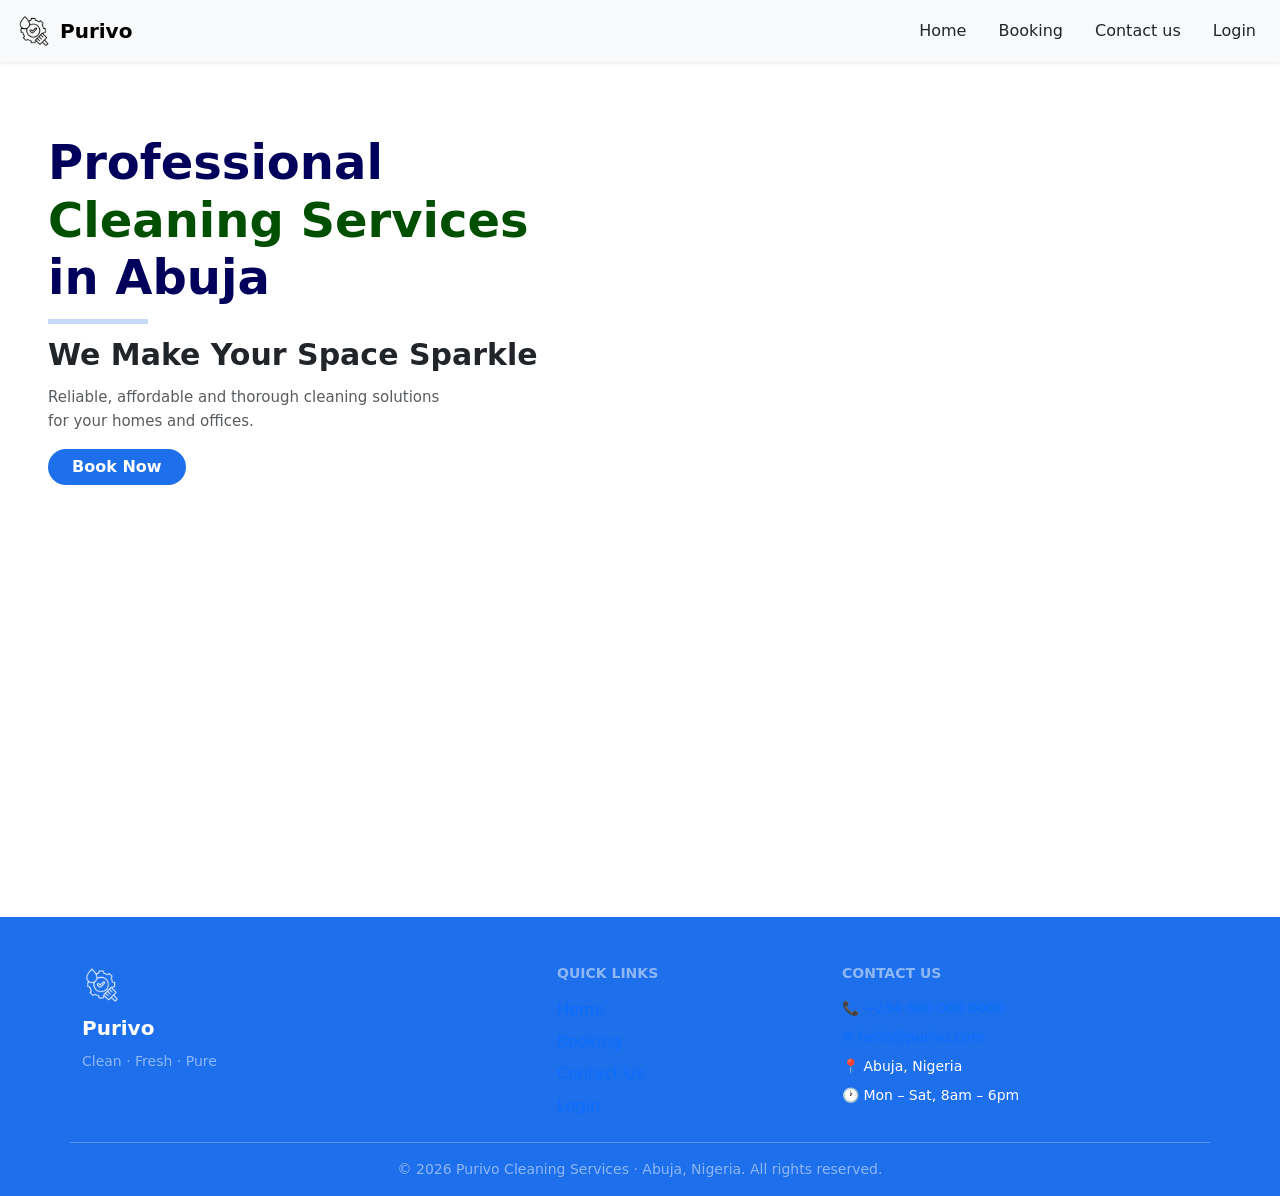
==== index.html @ a21fa57e "updated file" ====
<!DOCTYPE html>
<html lang="en">

<head>
    <meta charset="UTF-8">
    <meta name="viewport" content="width=device-width, initial-scale=1.0">
    <link rel="shortcut icon" href="./asset/img/8232913-200.png" type="image/x-icon">
    <link href="https://cdn.jsdelivr.net/npm/bootstrap@5.3.3/dist/css/bootstrap.min.css" rel="stylesheet">
    <link rel="stylesheet" href="./asset/css/style.css">
    <title>Purivo</title>
</head>

<body>

    <!-- NAVBAR -->
    <nav class="navbar navbar-expand-lg bg-light shadow-sm px-3">
        <a class="navbar-brand d-flex align-items-center gap-2 fw-bold" href="index.html">
            <img src="./asset/img/8232913-200.png" alt="Purivo Logo" width="36" height="36" style="object-fit:contain;">
            Purivo
        </a>

        <button class="navbar-toggler border-0" type="button" data-bs-toggle="collapse" data-bs-target="#navLinks"
            aria-controls="navLinks" aria-expanded="false" aria-label="Toggle navigation">
            <span class="navbar-toggler-icon"></span>
        </button>

        <div class="collapse navbar-collapse justify-content-end" id="navLinks">
            <ul class="navbar-nav gap-lg-3 fw-medium">
                <li class="nav-item"><a class="nav-link text-dark" href="index.html">Home</a></li>
                <li class="nav-item"><a class="nav-link text-dark" href="booking.html">Booking</a></li>
                <li class="nav-item"><a class="nav-link text-dark" href="Contact.html">Contact us</a></li>
                <li class="nav-item"><a class="nav-link text-dark" href="login.html">Login</a></li>
            </ul>
        </div>
    </nav>

    <!-- HERO -->
    <main class="hero d-flex align-items-start">
        <div class="hero-content ps-4 ps-md-5 pt-5 mt-4">
            <h2 class="fw-bold" style="color: rgb(1,1,91); font-size: clamp(26px, 5vw, 48px); line-height:1.2;">
                Professional <br>
                <span style="color: rgb(1,79,1);">Cleaning Services</span><br>
                in Abuja
            </h2>
            <hr style="width:100px; height:5px; background:#1d6feb; border:none; margin: 12px 0 8px;">
            <p class="fw-semibold mb-2" style="font-size: clamp(18px, 3vw, 30px);">We Make Your Space Sparkle</p>
            <p class="text-muted mb-3" style="font-size:15px; line-height:1.6;">
                Reliable, affordable and thorough cleaning solutions <br>for your homes and offices.
            </p>
            <a href="booking.html">
                <button class="btn btn-primary rounded-pill px-4 fw-semibold" style="background:#1d6feb; border:none;">
                    Book Now
                </button>
            </a>
        </div>
    </main>

    <!-- FOOTER -->
    <footer class="footer-bg text-white pt-5 pb-0">
        <div class="container">
            <div class="row g-4 pb-4 border-bottom border-white border-opacity-25">

                <div class="col-12 col-md-5">
                    <div class="d-flex flex-column gap-2">
                        <img src="./asset/img/8232913-200.png" alt="Purivo Logo" width="40"
                            style="filter: brightness(0) invert(1); object-fit:contain;">
                        <span class="fw-bold fs-5">Purivo</span>
                        <p class="small text-white-50 mb-0">Clean · Fresh · Pure</p>
                    </div>
                </div>

                <div class="col-6 col-md-3">
                    <h6 class="text-uppercase text-white-50 fw-bold small mb-3">Quick Links</h6>
                    <div class="d-flex flex-column gap-2">
                        <a href="index.html" class="text-white-75 text-decoration-none footer-link">Home</a>
                        <a href="booking.html" class="text-white-75 text-decoration-none footer-link">Booking</a>
                        <a href="contact.html" class="text-white-75 text-decoration-none footer-link">Contact Us</a>
                        <a href="login.html" class="text-white-75 text-decoration-none footer-link">Login</a>
                    </div>
                </div>

                <div class="col-6 col-md-4">
                    <h6 class="text-uppercase text-white-50 fw-bold small mb-3">Contact Us</h6>
                    <div class="d-flex flex-column gap-2 small">
                        <a href="tel:+2348000000000" class="text-white-75 text-decoration-none footer-link">📞 +234 800
                            000 0000</a>
                        <a href="mailto:hello@purivo.com" class="text-white-75 text-decoration-none footer-link">✉️
                            hello@purivo.com</a>
                        <p class="text-white-75 mb-0">📍 Abuja, Nigeria</p>
                        <p class="text-white-75 mb-0">🕐 Mon – Sat, 8am – 6pm</p>
                    </div>
                </div>

            </div>
            <p class="text-center text-white-50 py-3 small mb-0">
                © 2026 Purivo Cleaning Services · Abuja, Nigeria. All rights reserved.
            </p>
        </div>
    </footer>

    <script src="https://cdn.jsdelivr.net/npm/bootstrap@5.3.3/dist/js/bootstrap.bundle.min.js"></script>
</body>

</html>
---- asset/css/style.css ----
/* Hero section */
main.hero {
    background-image: url(./asset/img/clean.jpg);
    background-repeat: no-repeat;
    background-size: cover;
    background-position: center top;
    min-height: 95vh;
}

/* Footer background color */
.footer-bg {
    background-color: #1d6feb;
}

/* Footer link hover */
.footer-link:hover {
    color: white !important;
    text-decoration: underline !important;
}

/* Nav link hover */
.nav-link:hover {
    color: orangered !important;
}

/* Book Now button hover */
.btn-primary:hover {
    background-color: darkgreen !important;
}
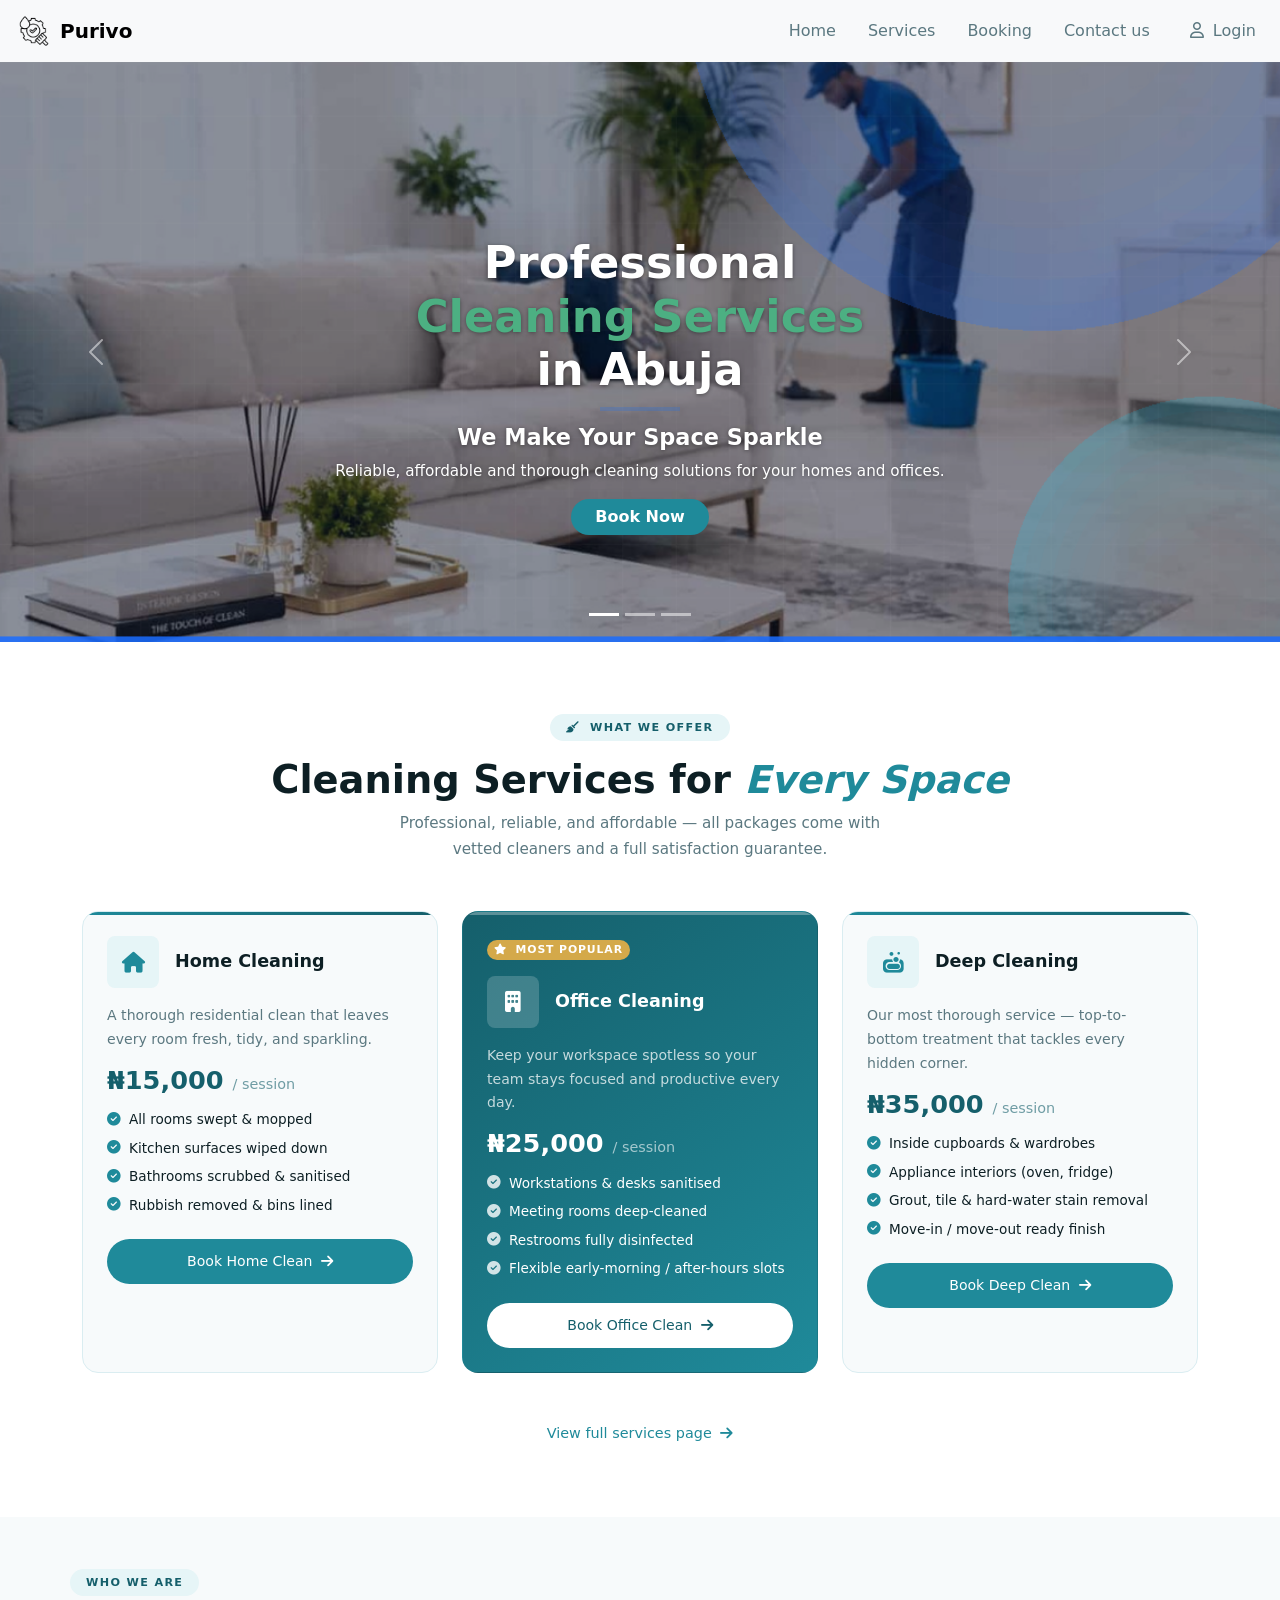
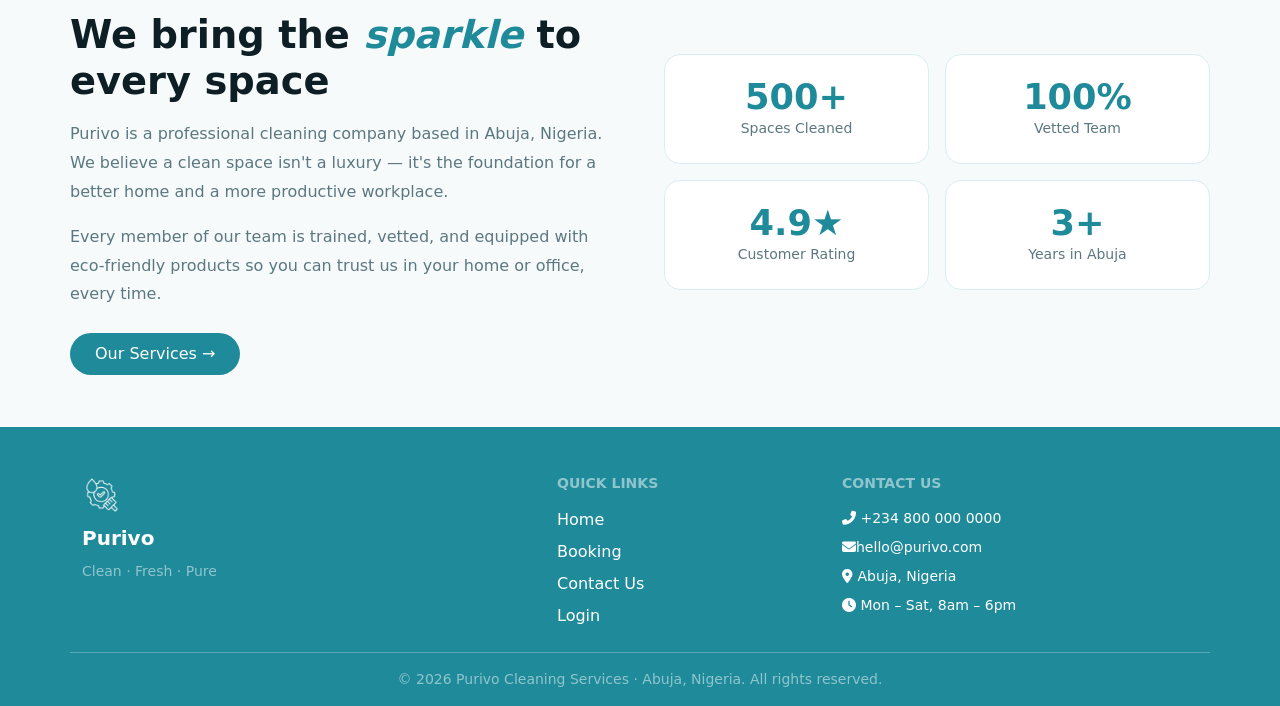
==== commit 1703caa7: "upload" ====
--- a/index.html
+++ b/index.html
@@ -6,6 +6,7 @@
     <meta name="viewport" content="width=device-width, initial-scale=1.0">
     <link rel="shortcut icon" href="./asset/img/8232913-200.png" type="image/x-icon">
     <link href="https://cdn.jsdelivr.net/npm/bootstrap@5.3.3/dist/css/bootstrap.min.css" rel="stylesheet">
+    <link rel="stylesheet" href="https://cdnjs.cloudflare.com/ajax/libs/font-awesome/6.5.2/css/all.min.css" />
     <link rel="stylesheet" href="./asset/css/style.css">
     <title>Purivo</title>
 </head>
@@ -26,34 +27,334 @@
 
         <div class="collapse navbar-collapse justify-content-end" id="navLinks">
             <ul class="navbar-nav gap-lg-3 fw-medium">
-                <li class="nav-item"><a class="nav-link text-dark" href="index.html">Home</a></li>
+                <li class="nav-item"><a class="nav-link text-dark" href="index.html"  class=" Nav-link active">Home</a></li>
+                <li class="nav-item"><a class="nav-link text-dark" href="service.html"  >Services</a></li>
                 <li class="nav-item"><a class="nav-link text-dark" href="booking.html">Booking</a></li>
                 <li class="nav-item"><a class="nav-link text-dark" href="Contact.html">Contact us</a></li>
-                <li class="nav-item"><a class="nav-link text-dark" href="login.html">Login</a></li>
+                <li class="nav-item ms-md-2">
+        <a href="login.html" class="nav-link nav-login">
+          <i class="fa-regular fa-user me-1"></i> Login
+        </a>
+      </li>
             </ul>
         </div>
     </nav>
 
     <!-- HERO -->
-    <main class="hero d-flex align-items-start">
-        <div class="hero-content ps-4 ps-md-5 pt-5 mt-4">
-            <h2 class="fw-bold" style="color: rgb(1,1,91); font-size: clamp(26px, 5vw, 48px); line-height:1.2;">
-                Professional <br>
-                <span style="color: rgb(1,79,1);">Cleaning Services</span><br>
-                in Abuja
-            </h2>
-            <hr style="width:100px; height:5px; background:#1d6feb; border:none; margin: 12px 0 8px;">
-            <p class="fw-semibold mb-2" style="font-size: clamp(18px, 3vw, 30px);">We Make Your Space Sparkle</p>
-            <p class="text-muted mb-3" style="font-size:15px; line-height:1.6;">
-                Reliable, affordable and thorough cleaning solutions <br>for your homes and offices.
-            </p>
-            <a href="booking.html">
-                <button class="btn btn-primary rounded-pill px-4 fw-semibold" style="background:#1d6feb; border:none;">
-                    Book Now
-                </button>
-            </a>
-        </div>
-    </main>
+  
+    <main class="hero">
+  <div id="carouselExampleIndicators" class="carousel slide">
+
+    <div class="carousel-indicators">
+      <button type="button" data-bs-target="#carouselExampleIndicators" data-bs-slide-to="0" class="active" aria-current="true" aria-label="Slide 1"></button>
+      <button type="button" data-bs-target="#carouselExampleIndicators" data-bs-slide-to="1" aria-label="Slide 2"></button>
+      <button type="button" data-bs-target="#carouselExampleIndicators" data-bs-slide-to="2" aria-label="Slide 3"></button>
+    </div>
+
+    <div class="carousel-inner">
+
+      <!-- Slide 1 -->
+      <div class="carousel-item active">
+        <img src="./asset/img/purivo_slide_1_photo.png" class="d-block w-100" style="object-fit:cover; height:clamp(280px, 60vw, 580px);" alt="Purivo cleaning services">
+        <div class="carousel-caption d-block" style="bottom: 15%; text-shadow: 0 1px 4px rgba(0,0,0,0.4);">
+          <h2 class="fw-bold" style="font-size: clamp(1.2rem, 4vw, 2.8rem); line-height:1.2;">
+            Professional<br>
+            <span style="color:#4caf82;">Cleaning Services</span><br>
+            in Abuja
+          </h2>
+          <hr style="width:80px; height:4px; background:#1d6feb; border:none; margin: 10px auto;">
+          <p class="fw-semibold mb-1" style="font-size: clamp(0.9rem, 2.5vw, 1.4rem);">We Make Your Space Sparkle</p>
+          <p class="mb-3 d-none d-sm-block" style="font-size: clamp(0.8rem, 1.5vw, 0.95rem); line-height:1.6;">
+            Reliable, affordable and thorough cleaning solutions for your homes and offices.
+          </p>
+          <a href="booking.html">
+            <button class="btn btn-primary rounded-pill px-4 fw-semibold" style="background:#1f8a9a; border:none; font-size: clamp(0.8rem, 1.5vw, 1rem);">
+              Book Now
+            </button>
+          </a>
+        </div>
+      </div>
+
+      <!-- Slide 2 -->
+      <div class="carousel-item">
+        <img src="./asset/img/purivo_slide_3_photo.png" class="d-block w-100" style="object-fit:cover; height:clamp(280px, 60vw, 580px);" alt="Purivo home cleaning">
+        <div class="carousel-caption d-block" style="bottom: 15%; text-shadow: 0 1px 4px rgba(0,0,0,0.4);">
+          <h2 class="fw-bold" style="font-size: clamp(1.2rem, 4vw, 2.8rem);">Your Home, Spotless</h2>
+          <a href="booking.html">
+            <button class="btn btn-primary rounded-pill px-4 fw-semibold mt-2" style="background:#1d6feb; border:none;">Book Now</button>
+          </a>
+        </div>
+      </div>
+
+      <!-- Slide 3 -->
+      <div class="carousel-item">
+        <img src="./asset/img/purivo_slide_4_photo.png" class="d-block w-100" style="object-fit:cover; height:clamp(280px, 60vw, 580px);" alt="Purivo office cleaning">
+        <div class="carousel-caption d-block" style="bottom: 15%; text-shadow: 0 1px 4px rgba(0,0,0,0.4);">
+          <h2 class="fw-bold" style="font-size: clamp(1.2rem, 4vw, 2.8rem);">Clean Of</h2>
+          <a href="booking.html">
+            <button class="btn btn-primary rounded-pill px-4 fw-semibold mt-2" style="background:#1d6feb; border:none;">Book Now</button>
+          </a>
+        </div>
+      </div>
+
+    </div>
+
+    <button class="carousel-control-prev" type="button" data-bs-target="#carouselExampleIndicators" data-bs-slide="prev">
+      <span class="carousel-control-prev-icon" aria-hidden="true"></span>
+      <span class="visually-hidden">Previous</span>
+    </button>
+    <button class="carousel-control-next" type="button" data-bs-target="#carouselExampleIndicators" data-bs-slide="next">
+      <span class="carousel-control-next-icon" aria-hidden="true"></span>
+      <span class="visually-hidden">Next</span>
+    </button>
+
+  </div>
+</main>
+<!-- SERVICES SECTION -->
+<section class="py-5 bg-white">
+  <div class="container py-4">
+
+    <!-- Section Header -->
+    <div class="text-center mb-5">
+      <span class="badge rounded-pill px-3 py-2 mb-3 d-inline-block"
+        style="background:#e6f5f7; color:#155f6b; font-size:.7rem; letter-spacing:.12em;">
+        <i class="fa-solid fa-broom me-1"></i> WHAT WE OFFER
+      </span>
+      <h2 class="fw-bold" style="font-size:clamp(1.8rem,3vw,2.5rem); color:#0d1f24; line-height:1.2;">
+        Cleaning Services for <em style="color:#1f8a9a; font-style:italic;">Every Space</em>
+      </h2>
+      <p class="mx-auto mt-2" style="color:#5b7880; max-width:500px; font-size:.95rem; line-height:1.7;">
+        Professional, reliable, and affordable — all packages come with vetted cleaners and a full satisfaction guarantee.
+      </p>
+    </div>
+
+    <!-- Cards -->
+    <div class="row g-4 justify-content-center">
+
+      <!-- Home Cleaning -->
+      <div class="col-12 col-md-6 col-lg-4">
+        <div class="h-100 p-4 rounded-4 position-relative overflow-hidden"
+          style="background:#f7fafb; border:1.5px solid #daedf1; transition:transform .3s, box-shadow .3s;"
+          onmouseover="this.style.transform='translateY(-6px)'; this.style.boxShadow='0 16px 40px rgba(31,138,154,.13)'; this.style.borderColor='#a8dce4';"
+          onmouseout="this.style.transform=''; this.style.boxShadow=''; this.style.borderColor='#daedf1';">
+
+          <!-- top accent bar -->
+          <div style="position:absolute; top:0; left:0; right:0; height:3px;
+            background:linear-gradient(90deg,#1f8a9a,#155f6b); border-radius:16px 16px 0 0;"></div>
+
+          <div class="d-flex align-items-center gap-3 mb-3">
+            <div class="rounded-3 d-flex align-items-center justify-content-center flex-shrink-0"
+              style="width:52px;height:52px;background:#e6f5f7;color:#1f8a9a;font-size:1.3rem;">
+              <i class="fa-solid fa-house"></i>
+            </div>
+            <h5 class="fw-bold mb-0" style="color:#0d1f24; font-size:1.1rem;">Home Cleaning</h5>
+          </div>
+
+          <p style="color:#5b7880; font-size:.88rem; line-height:1.7;" class="mb-3">
+            A thorough residential clean that leaves every room fresh, tidy, and sparkling.
+          </p>
+
+          <div class="fw-bold mb-3" style="font-size:1.6rem; color:#155f6b; line-height:1;">
+            ₦15,000 <span style="font-size:.9rem; font-weight:400; opacity:.6;">/ session</span>
+          </div>
+
+          <ul class="list-unstyled mb-4">
+            <li class="d-flex align-items-center gap-2 mb-2" style="font-size:.85rem; color:#0d1f24;">
+              <i class="fa-solid fa-circle-check" style="color:#1f8a9a; flex-shrink:0;"></i> All rooms swept &amp; mopped
+            </li>
+            <li class="d-flex align-items-center gap-2 mb-2" style="font-size:.85rem; color:#0d1f24;">
+              <i class="fa-solid fa-circle-check" style="color:#1f8a9a; flex-shrink:0;"></i> Kitchen surfaces wiped down
+            </li>
+            <li class="d-flex align-items-center gap-2 mb-2" style="font-size:.85rem; color:#0d1f24;">
+              <i class="fa-solid fa-circle-check" style="color:#1f8a9a; flex-shrink:0;"></i> Bathrooms scrubbed &amp; sanitised
+            </li>
+            <li class="d-flex align-items-center gap-2" style="font-size:.85rem; color:#0d1f24;">
+              <i class="fa-solid fa-circle-check" style="color:#1f8a9a; flex-shrink:0;"></i> Rubbish removed &amp; bins lined
+            </li>
+          </ul>
+
+          <a href="booking.html" class="btn w-100 rounded-pill text-white fw-500"
+            style="background:#1f8a9a; font-size:.88rem; padding:.7rem;">
+            Book Home Clean <i class="fa-solid fa-arrow-right ms-1"></i>
+          </a>
+        </div>
+      </div>
+
+      <!-- Office Cleaning (featured) -->
+      <div class="col-12 col-md-6 col-lg-4">
+        <div class="h-100 p-4 rounded-4 position-relative overflow-hidden"
+          style="background:linear-gradient(145deg,#155f6b 0%,#1f8a9a 100%); border:1.5px solid transparent; transition:transform .3s, box-shadow .3s;"
+          onmouseover="this.style.transform='translateY(-6px)'; this.style.boxShadow='0 16px 40px rgba(31,138,154,.25)';"
+          onmouseout="this.style.transform=''; this.style.boxShadow='';">
+
+          <div style="position:absolute; top:0; left:0; right:0; height:3px;
+            background:rgba(255,255,255,.3); border-radius:16px 16px 0 0;"></div>
+
+          <!-- Popular badge -->
+          <span class="badge rounded-pill mb-3 d-inline-block"
+            style="background:#d4a94a; color:#fff; font-size:.68rem; letter-spacing:.08em;">
+            <i class="fa-solid fa-star me-1"></i> MOST POPULAR
+          </span>
+
+          <div class="d-flex align-items-center gap-3 mb-3">
+            <div class="rounded-3 d-flex align-items-center justify-content-center flex-shrink-0"
+              style="width:52px;height:52px;background:rgba(255,255,255,.18);color:#fff;font-size:1.3rem;">
+              <i class="fa-solid fa-building"></i>
+            </div>
+            <h5 class="fw-bold mb-0" style="color:#fff; font-size:1.1rem;">Office Cleaning</h5>
+          </div>
+
+          <p style="color:rgba(255,255,255,.75); font-size:.88rem; line-height:1.7;" class="mb-3">
+            Keep your workspace spotless so your team stays focused and productive every day.
+          </p>
+
+          <div class="fw-bold mb-3" style="font-size:1.6rem; color:#fff; line-height:1;">
+            ₦25,000 <span style="font-size:.9rem; font-weight:400; opacity:.6;">/ session</span>
+          </div>
+
+          <ul class="list-unstyled mb-4">
+            <li class="d-flex align-items-center gap-2 mb-2" style="font-size:.85rem; color:#fff;">
+              <i class="fa-solid fa-circle-check" style="color:rgba(255,255,255,.8); flex-shrink:0;"></i> Workstations &amp; desks sanitised
+            </li>
+            <li class="d-flex align-items-center gap-2 mb-2" style="font-size:.85rem; color:#fff;">
+              <i class="fa-solid fa-circle-check" style="color:rgba(255,255,255,.8); flex-shrink:0;"></i> Meeting rooms deep-cleaned
+            </li>
+            <li class="d-flex align-items-center gap-2 mb-2" style="font-size:.85rem; color:#fff;">
+              <i class="fa-solid fa-circle-check" style="color:rgba(255,255,255,.8); flex-shrink:0;"></i> Restrooms fully disinfected
+            </li>
+            <li class="d-flex align-items-center gap-2" style="font-size:.85rem; color:#fff;">
+              <i class="fa-solid fa-circle-check" style="color:rgba(255,255,255,.8); flex-shrink:0;"></i> Flexible early-morning / after-hours slots
+            </li>
+          </ul>
+
+          <a href="booking.html" class="btn w-100 rounded-pill fw-500"
+            style="background:#fff; color:#155f6b; font-size:.88rem; padding:.7rem;">
+            Book Office Clean <i class="fa-solid fa-arrow-right ms-1"></i>
+          </a>
+        </div>
+      </div>
+
+      <!-- Deep Cleaning -->
+      <div class="col-12 col-md-6 col-lg-4">
+        <div class="h-100 p-4 rounded-4 position-relative overflow-hidden"
+          style="background:#f7fafb; border:1.5px solid #daedf1; transition:transform .3s, box-shadow .3s;"
+          onmouseover="this.style.transform='translateY(-6px)'; this.style.boxShadow='0 16px 40px rgba(31,138,154,.13)'; this.style.borderColor='#a8dce4';"
+          onmouseout="this.style.transform=''; this.style.boxShadow=''; this.style.borderColor='#daedf1';">
+
+          <div style="position:absolute; top:0; left:0; right:0; height:3px;
+            background:linear-gradient(90deg,#1f8a9a,#155f6b); border-radius:16px 16px 0 0;"></div>
+
+          <div class="d-flex align-items-center gap-3 mb-3">
+            <div class="rounded-3 d-flex align-items-center justify-content-center flex-shrink-0"
+              style="width:52px;height:52px;background:#e6f5f7;color:#1f8a9a;font-size:1.3rem;">
+              <i class="fa-solid fa-soap"></i>
+            </div>
+            <h5 class="fw-bold mb-0" style="color:#0d1f24; font-size:1.1rem;">Deep Cleaning</h5>
+          </div>
+
+          <p style="color:#5b7880; font-size:.88rem; line-height:1.7;" class="mb-3">
+            Our most thorough service — top-to-bottom treatment that tackles every hidden corner.
+          </p>
+
+          <div class="fw-bold mb-3" style="font-size:1.6rem; color:#155f6b; line-height:1;">
+            ₦35,000 <span style="font-size:.9rem; font-weight:400; opacity:.6;">/ session</span>
+          </div>
+
+          <ul class="list-unstyled mb-4">
+            <li class="d-flex align-items-center gap-2 mb-2" style="font-size:.85rem; color:#0d1f24;">
+              <i class="fa-solid fa-circle-check" style="color:#1f8a9a; flex-shrink:0;"></i> Inside cupboards &amp; wardrobes
+            </li>
+            <li class="d-flex align-items-center gap-2 mb-2" style="font-size:.85rem; color:#0d1f24;">
+              <i class="fa-solid fa-circle-check" style="color:#1f8a9a; flex-shrink:0;"></i> Appliance interiors (oven, fridge)
+            </li>
+            <li class="d-flex align-items-center gap-2 mb-2" style="font-size:.85rem; color:#0d1f24;">
+              <i class="fa-solid fa-circle-check" style="color:#1f8a9a; flex-shrink:0;"></i> Grout, tile &amp; hard-water stain removal
+            </li>
+            <li class="d-flex align-items-center gap-2" style="font-size:.85rem; color:#0d1f24;">
+              <i class="fa-solid fa-circle-check" style="color:#1f8a9a; flex-shrink:0;"></i> Move-in / move-out ready finish
+            </li>
+          </ul>
+
+          <a href="booking.html" class="btn w-100 rounded-pill text-white fw-500"
+            style="background:#1f8a9a; font-size:.88rem; padding:.7rem;">
+            Book Deep Clean <i class="fa-solid fa-arrow-right ms-1"></i>
+          </a>
+        </div>
+      </div>
+
+    </div>
+
+    <!-- View all link -->
+    <div class="text-center mt-5">
+      <a href="services.html" style="color:#1f8a9a; font-size:.9rem; font-weight:500; text-decoration:none;">
+        View full services page <i class="fa-solid fa-arrow-right ms-1"></i>
+      </a>
+    </div>
+
+  </div>
+</section>
+
+<!-- ABOUT US SECTION -->
+<section class="py-5" style="background: #f7fafb;">
+  <div class="container py-1 ps-0 pe-0">
+    <div class="row align-items-center g-5">
+
+      <!-- Left: Text -->
+      <div class="col-lg-6">
+        <span class="badge rounded-pill mb-3 px-3 py-2" style="background:#e6f5f7; color:#155f6b; font-size:0.7rem; letter-spacing:0.12em;">WHO WE ARE</span>
+        <h2 class="fw-bold mb-3" style="font-size: clamp(1.8rem, 3vw, 2.5rem); color:#0d1f24; line-height:1.2;">
+          We bring the <em style="color:#1f8a9a; font-style:italic;">sparkle</em> to every space
+        </h2>
+        <p class="mb-3" style="color:#5b7880; line-height:1.8;">
+          Purivo is a professional cleaning company based in Abuja, Nigeria. We believe a clean space isn't a luxury — it's the foundation for a better home and a more productive workplace.
+        </p>
+        <p class="mb-4" style="color:#5b7880; line-height:1.8;">
+          Every member of our team is trained, vetted, and equipped with eco-friendly products so you can trust us in your home or office, every time.
+        </p>
+        <a href="service.html" class="btn rounded-pill px-4 py-2 text-white" style="background:#1f8a9a; font-weight:500;">
+          Our Services &rarr;
+        </a>
+      </div>
+
+      <!-- Right: Stats Grid -->
+      <div class="col-lg-6">
+        <div class="row g-3">
+
+          <div class="col-6">
+            <div class="text-center p-4 rounded-4 bg-white" style="border:1.5px solid #daedf1;">
+              <div class="fw-bold mb-1" style="font-size:2.2rem; color:#1f8a9a; line-height:1;">500+</div>
+              <div class="small" style="color:#5b7880;">Spaces Cleaned</div>
+            </div>
+          </div>
+
+          <div class="col-6">
+            <div class="text-center p-4 rounded-4 bg-white" style="border:1.5px solid #daedf1;">
+              <div class="fw-bold mb-1" style="font-size:2.2rem; color:#1f8a9a; line-height:1;">100%</div>
+              <div class="small" style="color:#5b7880;">Vetted Team</div>
+            </div>
+          </div>
+
+          <div class="col-6">
+            <div class="text-center p-4 rounded-4 bg-white" style="border:1.5px solid #daedf1;">
+              <div class="fw-bold mb-1" style="font-size:2.2rem; color:#1f8a9a; line-height:1;">4.9★</div>
+              <div class="small" style="color:#5b7880;">Customer Rating</div>
+            </div>
+          </div>
+
+          <div class="col-6">
+            <div class="text-center p-4 rounded-4 bg-white" style="border:1.5px solid #daedf1;">
+              <div class="fw-bold mb-1" style="font-size:2.2rem; color:#1f8a9a; line-height:1;">3+</div>
+              <div class="small" style="color:#5b7880;">Years in Abuja</div>
+            </div>
+          </div>
+
+        </div>
+      </div>
+
+    </div>
+  </div>
+</section>
+
 
     <!-- FOOTER -->
     <footer class="footer-bg text-white pt-5 pb-0">
@@ -82,12 +383,11 @@
                 <div class="col-6 col-md-4">
                     <h6 class="text-uppercase text-white-50 fw-bold small mb-3">Contact Us</h6>
                     <div class="d-flex flex-column gap-2 small">
-                        <a href="tel:+2348000000000" class="text-white-75 text-decoration-none footer-link">📞 +234 800
+                        <a href="tel:+2348000000000" class="text-white-75 text-decoration-none footer-link"><i class="fas fa-phone-alt"></i> +234 800
                             000 0000</a>
-                        <a href="mailto:hello@purivo.com" class="text-white-75 text-decoration-none footer-link">✉️
-                            hello@purivo.com</a>
-                        <p class="text-white-75 mb-0">📍 Abuja, Nigeria</p>
-                        <p class="text-white-75 mb-0">🕐 Mon – Sat, 8am – 6pm</p>
+                        <a href="mailto:hello@purivo.com" class="text-white-75 text-decoration-none footer-link"><i class="fas fa-envelope"></i>hello@purivo.com</a>
+                        <p class="text-white-75 mb-0"><i class="fas fa-map-marker-alt"></i> Abuja, Nigeria</p>
+                        <p class="text-white-75 mb-0"><i class="fas fa-clock"></i> Mon – Sat, 8am – 6pm</p>
                     </div>
                 </div>
 
--- a/asset/css/style.css
+++ b/asset/css/style.css
@@ -1,15 +1,15 @@
 /* Hero section */
-main.hero {
-    background-image: url(./asset/img/clean.jpg);
+/* main {
+    background-image: url(../img/clean.jpg);
     background-repeat: no-repeat;
     background-size: cover;
     background-position: center top;
     min-height: 95vh;
-}
+} */
 
 /* Footer background color */
 .footer-bg {
-    background-color: #1d6feb;
+    background-color: #1f8a9a;
 }
 
 /* Footer link hover */
@@ -20,10 +20,19 @@
 
 /* Nav link hover */
 .nav-link:hover {
-    color: orangered !important;
+    /* color: orangered !important; */
+}
+.nav-item a{
+    color:#5b7880 !important;
 }
 
 /* Book Now button hover */
 .btn-primary:hover {
     background-color: darkgreen !important;
-}+}
+.d-flex a{
+    text-decoration: none;
+    color: white;
+}
+/* .nav-login:hover { background: var(--teal-dark) !important; } */
+.Nav-link.active { color: #1f8a9a !important; }
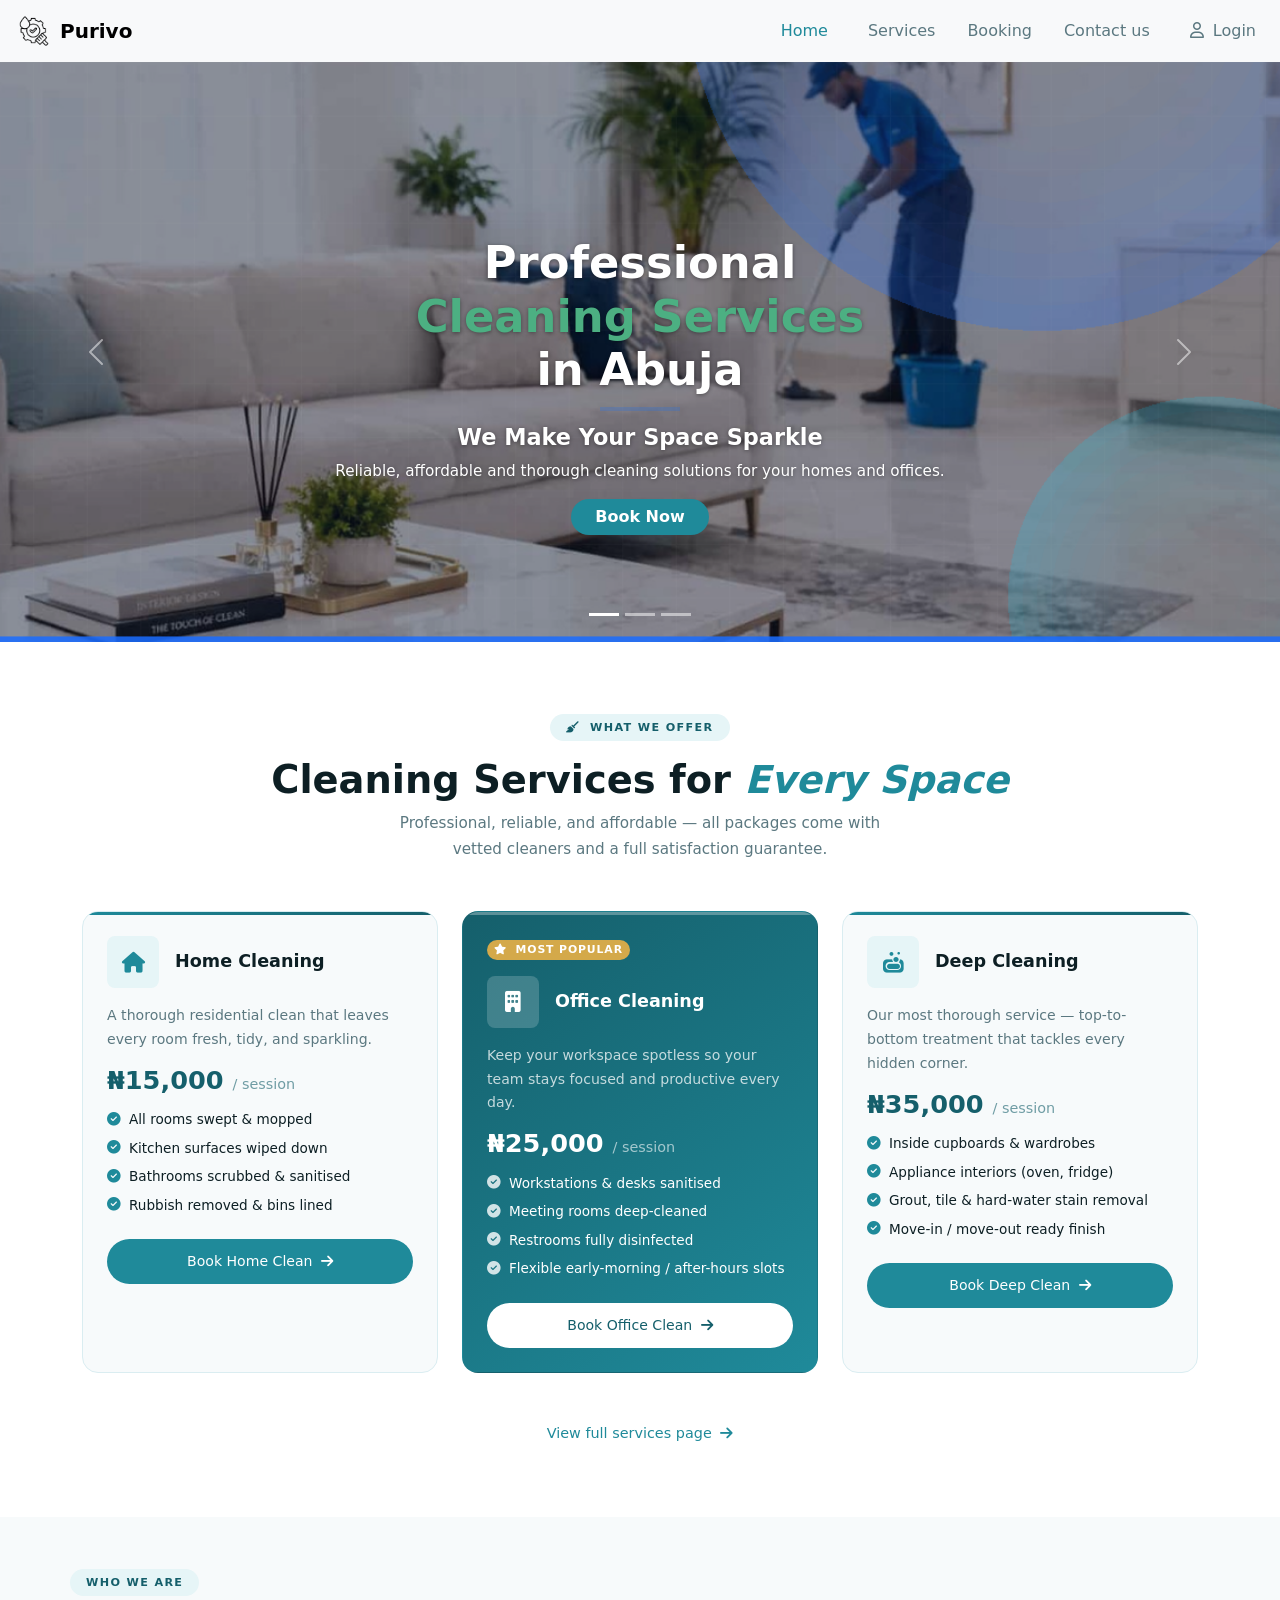
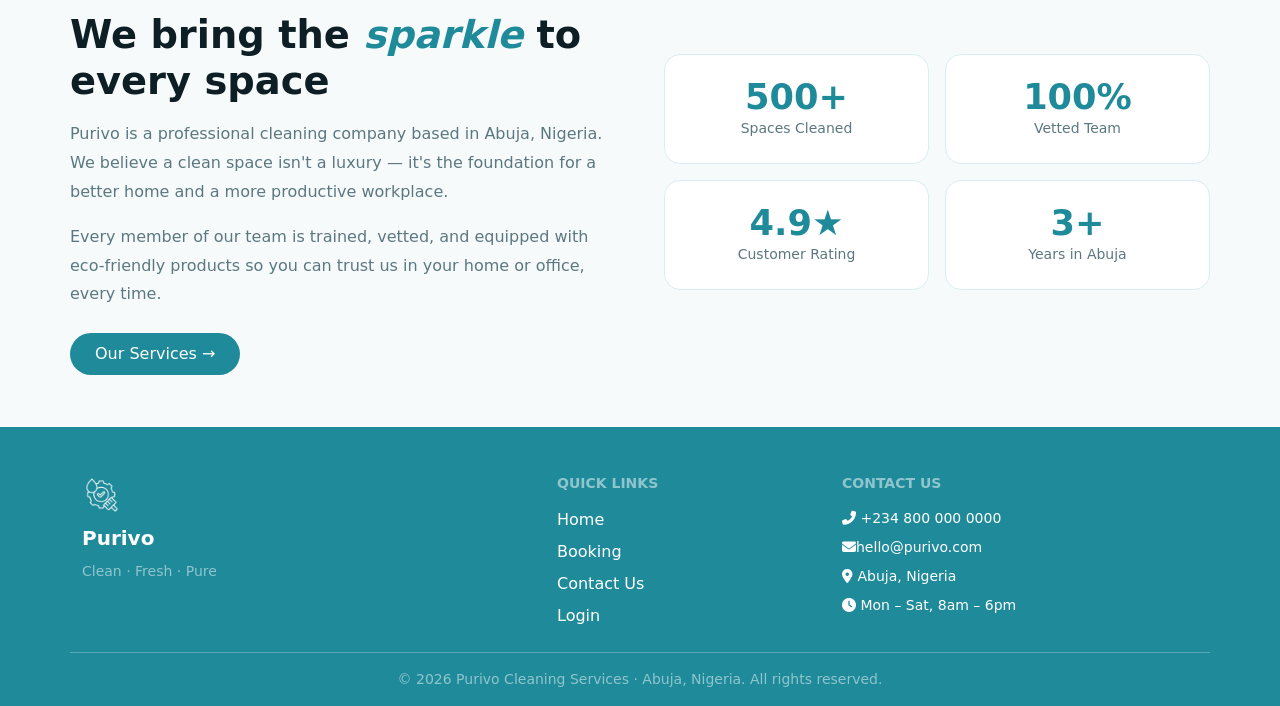
==== commit 75792171: "updated" ====
--- a/index.html
+++ b/index.html
@@ -17,7 +17,7 @@
     <nav class="navbar navbar-expand-lg bg-light shadow-sm px-3">
         <a class="navbar-brand d-flex align-items-center gap-2 fw-bold" href="index.html">
             <img src="./asset/img/8232913-200.png" alt="Purivo Logo" width="36" height="36" style="object-fit:contain;">
-            Purivo
+            <span style="#1f8a9a">Purivo</span>
         </a>
 
         <button class="navbar-toggler border-0" type="button" data-bs-toggle="collapse" data-bs-target="#navLinks"
@@ -27,8 +27,8 @@
 
         <div class="collapse navbar-collapse justify-content-end" id="navLinks">
             <ul class="navbar-nav gap-lg-3 fw-medium">
-                <li class="nav-item"><a class="nav-link text-dark" href="index.html"  class=" Nav-link active">Home</a></li>
-                <li class="nav-item"><a class="nav-link text-dark" href="service.html"  >Services</a></li>
+                <li class="nav-item"><a  href="index.html"   class="nav-link px-3 active">Home</a></li>
+                <li class="nav-item"><a class="nav-link text-dark"  href="services.html">Services</a></li>
                 <li class="nav-item"><a class="nav-link text-dark" href="booking.html">Booking</a></li>
                 <li class="nav-item"><a class="nav-link text-dark" href="Contact.html">Contact us</a></li>
                 <li class="nav-item ms-md-2">
--- a/asset/css/style.css
+++ b/asset/css/style.css
@@ -34,5 +34,4 @@
     text-decoration: none;
     color: white;
 }
-/* .nav-login:hover { background: var(--teal-dark) !important; } */
-.Nav-link.active { color: #1f8a9a !important; }
+.nav-link:hover, .nav-link.active { color: #1f8a9a !important; }
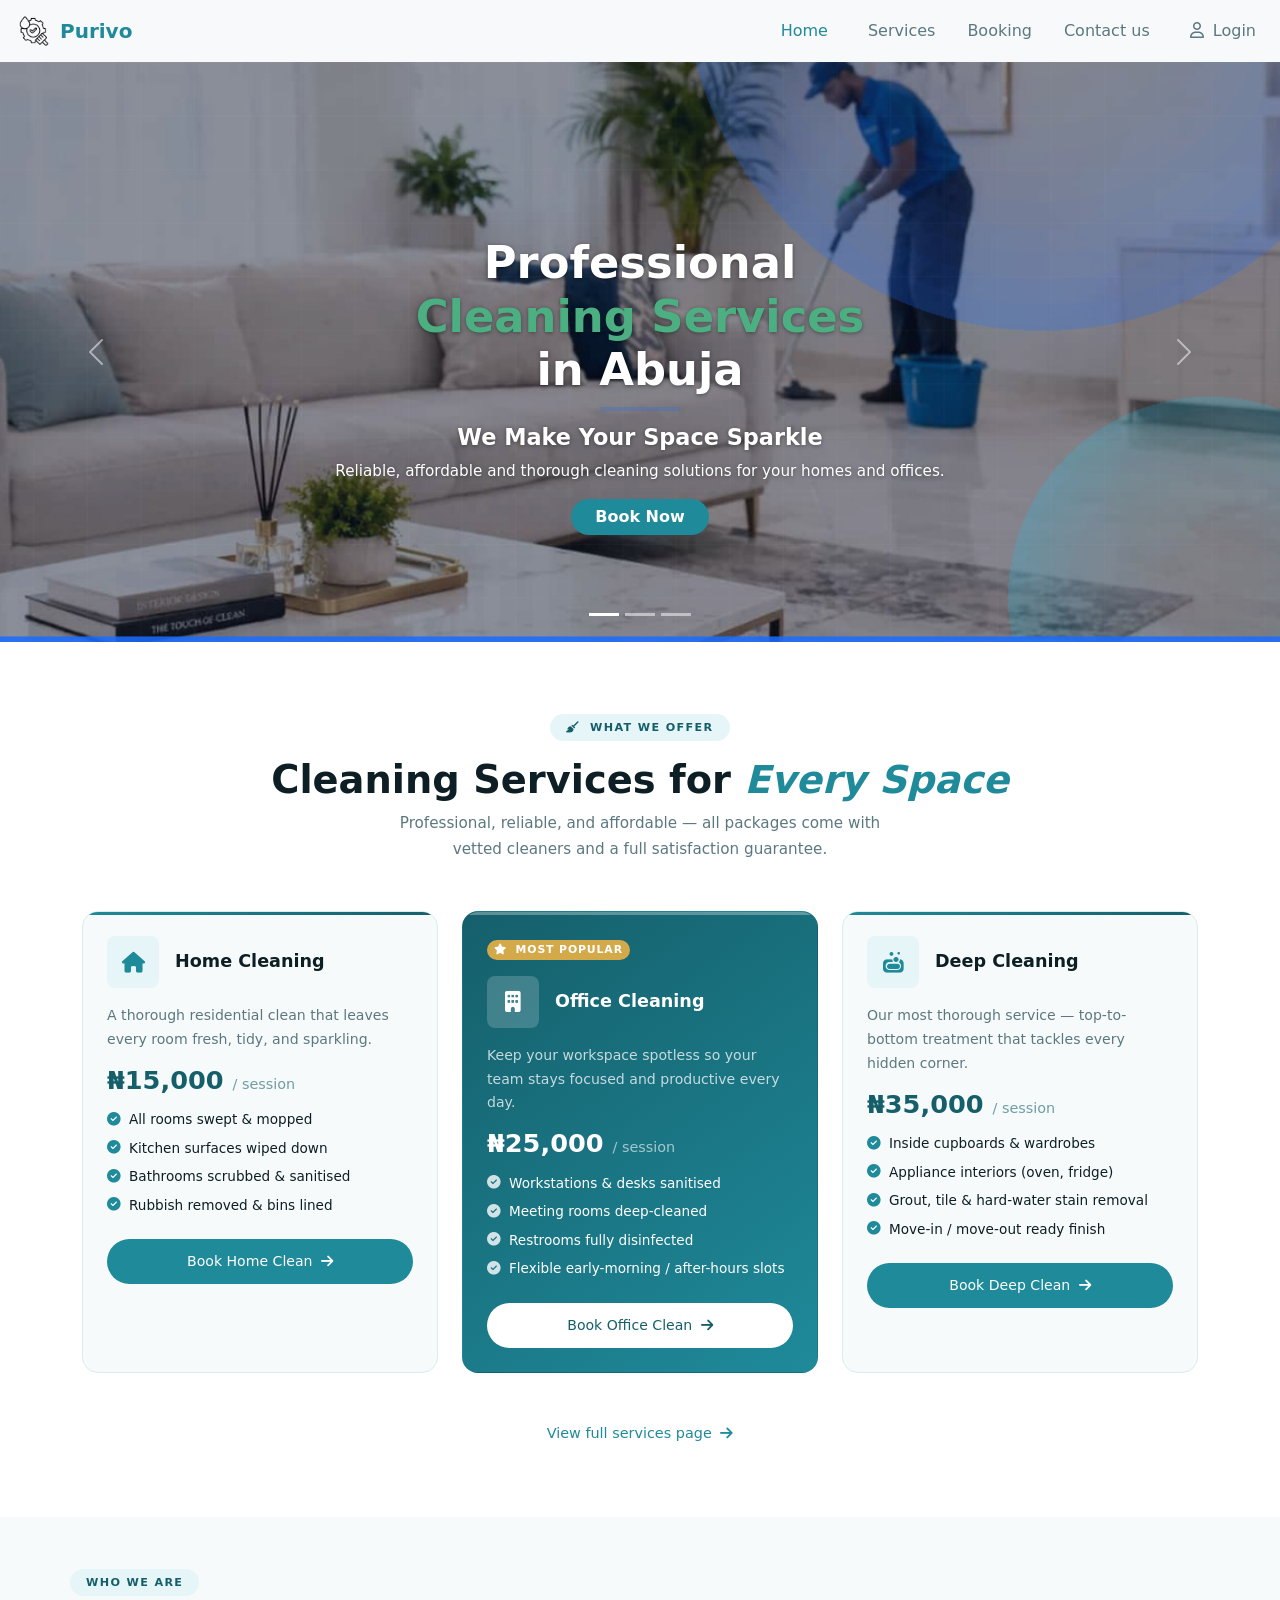
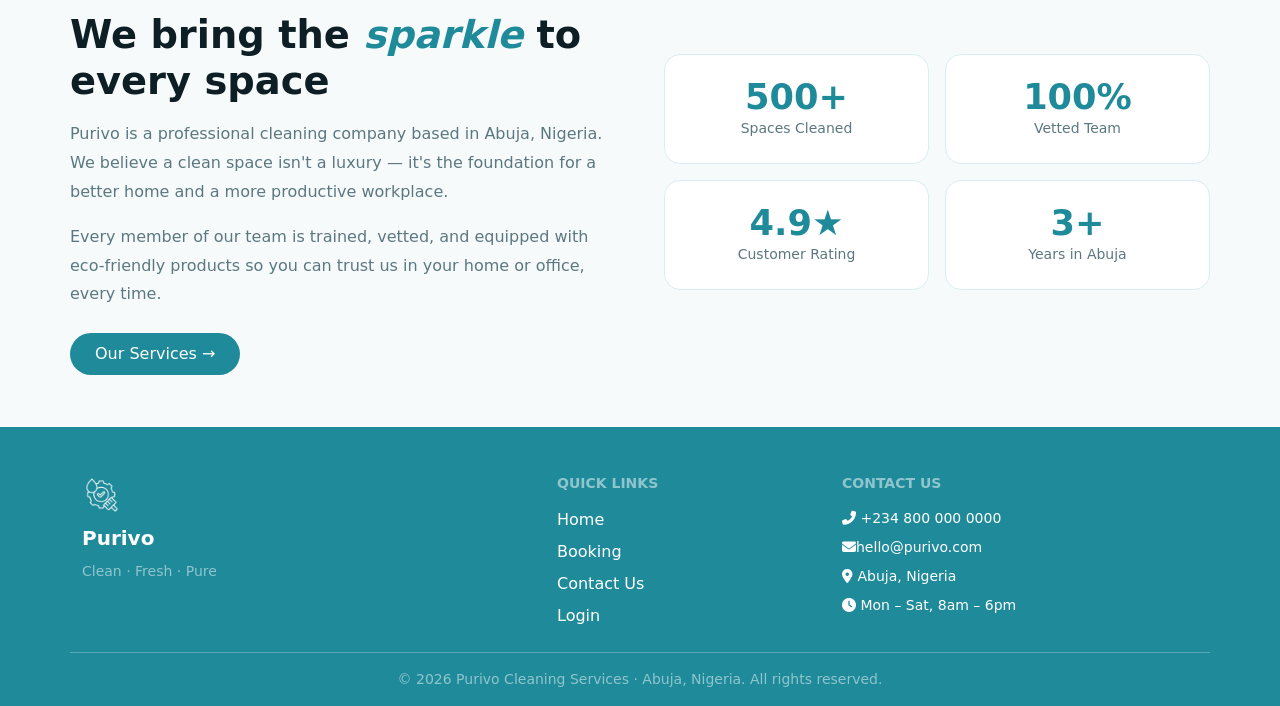
==== commit 63784840: "updated" ====
--- a/index.html
+++ b/index.html
@@ -17,7 +17,7 @@
     <nav class="navbar navbar-expand-lg bg-light shadow-sm px-3">
         <a class="navbar-brand d-flex align-items-center gap-2 fw-bold" href="index.html">
             <img src="./asset/img/8232913-200.png" alt="Purivo Logo" width="36" height="36" style="object-fit:contain;">
-            <span style="#1f8a9a">Purivo</span>
+            <span style="color: #1f8a9a;">Purivo</span>
         </a>
 
         <button class="navbar-toggler border-0" type="button" data-bs-toggle="collapse" data-bs-target="#navLinks"
@@ -28,7 +28,7 @@
         <div class="collapse navbar-collapse justify-content-end" id="navLinks">
             <ul class="navbar-nav gap-lg-3 fw-medium">
                 <li class="nav-item"><a  href="index.html"   class="nav-link px-3 active">Home</a></li>
-                <li class="nav-item"><a class="nav-link text-dark"  href="services.html">Services</a></li>
+                <li class="nav-item"><a class="nav-link text-dark"  href="service.html">Services</a></li>
                 <li class="nav-item"><a class="nav-link text-dark" href="booking.html">Booking</a></li>
                 <li class="nav-item"><a class="nav-link text-dark" href="Contact.html">Contact us</a></li>
                 <li class="nav-item ms-md-2">
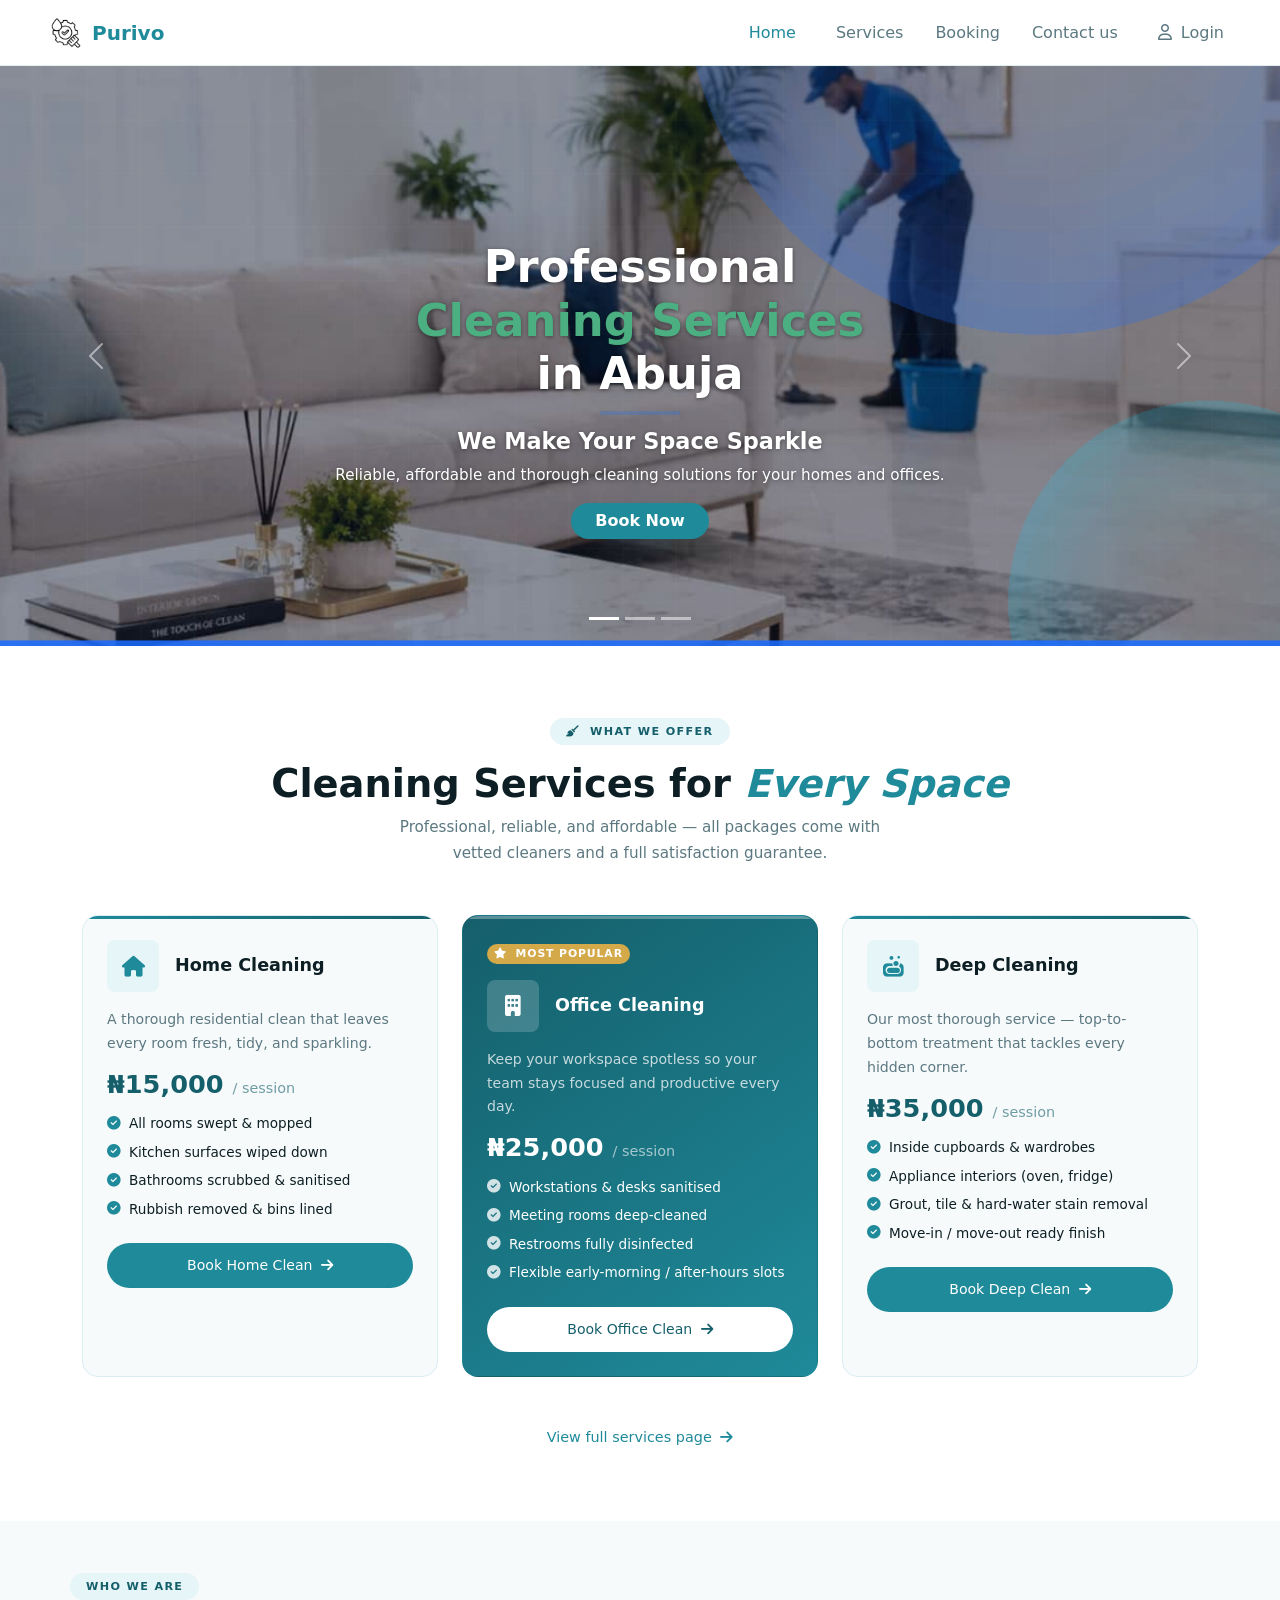
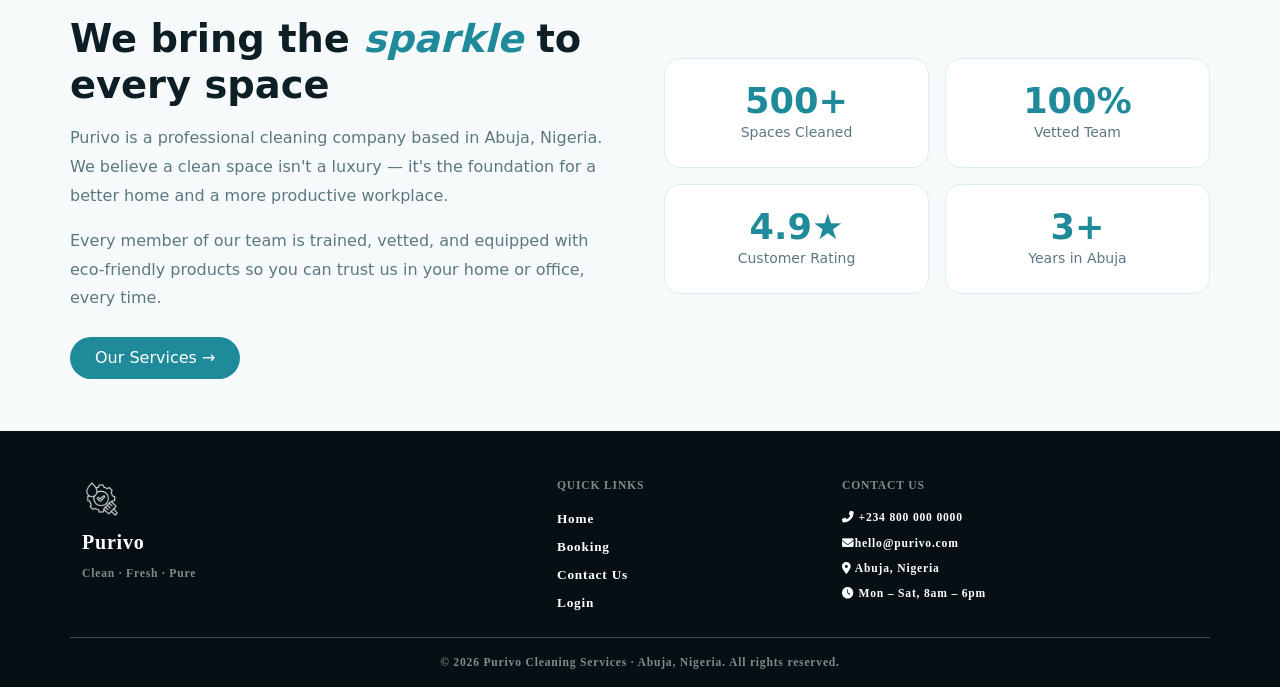
==== commit 0afb1793: "updated" ====
--- a/index.html
+++ b/index.html
@@ -14,7 +14,7 @@
 <body>
 
     <!-- NAVBAR -->
-    <nav class="navbar navbar-expand-lg bg-light shadow-sm px-3">
+    <nav class="navbar navbar-expand-md sticky-top px-4 px-lg-5">
         <a class="navbar-brand d-flex align-items-center gap-2 fw-bold" href="index.html">
             <img src="./asset/img/8232913-200.png" alt="Purivo Logo" width="36" height="36" style="object-fit:contain;">
             <span style="color: #1f8a9a;">Purivo</span>
@@ -28,9 +28,9 @@
         <div class="collapse navbar-collapse justify-content-end" id="navLinks">
             <ul class="navbar-nav gap-lg-3 fw-medium">
                 <li class="nav-item"><a  href="index.html"   class="nav-link px-3 active">Home</a></li>
-                <li class="nav-item"><a class="nav-link text-dark"  href="service.html">Services</a></li>
+                <li class="nav-item"><a class="nav-link text-dark"  href="Services.html">Services</a></li>
                 <li class="nav-item"><a class="nav-link text-dark" href="booking.html">Booking</a></li>
-                <li class="nav-item"><a class="nav-link text-dark" href="Contact.html">Contact us</a></li>
+                <li class="nav-item"><a class="nav-link text-dark" href="contact.html">Contact us</a></li>
                 <li class="nav-item ms-md-2">
         <a href="login.html" class="nav-link nav-login">
           <i class="fa-regular fa-user me-1"></i> Login
--- a/asset/css/style.css
+++ b/asset/css/style.css
@@ -9,7 +9,11 @@
 
 /* Footer background color */
 .footer-bg {
-    background-color: #1f8a9a;
+    background: #061014; color: rgba(255,255,255,.5); 
+    font-family: 'Cormorant Garamond',serif; font-size:1.3rem; font-weight:700; color:#fff; 
+     font-size:.77rem; color:rgba(255,255,255,.32); letter-spacing:.06em; 
+    text-decoration:none; font-size:.83rem; color:rgba(255,255,255,.45); transition:color .2s; 
+   
 }
 
 /* Footer link hover */
@@ -20,7 +24,7 @@
 
 /* Nav link hover */
 .nav-link:hover {
-    /* color: orangered !important; */
+    color: #fff !important;
 }
 .nav-item a{
     color:#5b7880 !important;
@@ -35,3 +39,9 @@
     color: white;
 }
 .nav-link:hover, .nav-link.active { color: #1f8a9a !important; }
+   .navbar {
+      height: 66px;
+      backdrop-filter: blur(14px);
+      background: rgba(255,255,255,.92) !important;
+      border-bottom: 1px solid #e0edef;
+    }
